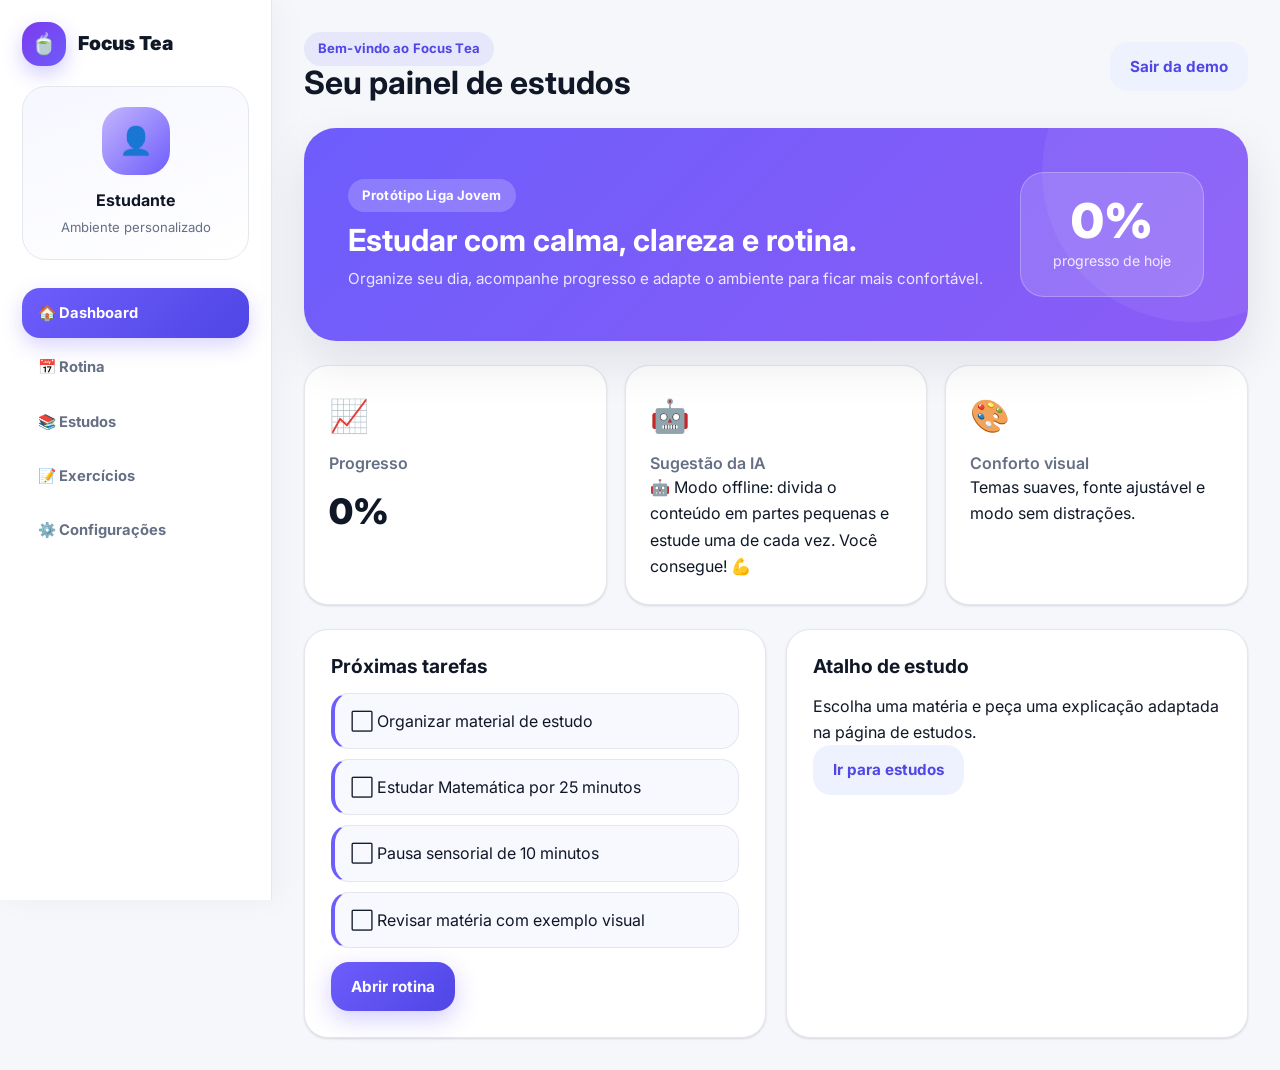
==== dashboard.html @ 09d428ab "Improve Focus Tea platform" ====
<!DOCTYPE html>
<html lang="pt-BR"><head><meta charset="UTF-8"><meta name="viewport" content="width=device-width, initial-scale=1.0"><title>Dashboard | Focus Tea</title><link rel="stylesheet" href="css/style.css"></head>
<body class="app-shell">
  <a class="skip-link" href="#conteudo">Pular para o conteúdo</a>
  <aside class="sidebar">
    <a class="brand" href="dashboard.html"><span class="logo">🍵</span><span>Focus Tea</span></a>
    <div class="user-card"><div class="avatar">👤</div><strong class="user-nome">Estudante</strong><span>Ambiente personalizado</span></div>
    <nav class="side-nav">
      <a class="active" href="dashboard.html">🏠 Dashboard</a>
      <a href="paginas/rotina.html">📅 Rotina</a>
      <a href="paginas/estudos.html">📚 Estudos</a>
      <a href="paginas/exercicios.html">📝 Exercícios</a>
      <a href="paginas/configuracoes.html">⚙️ Configurações</a>
    </nav>
  </aside>
  <main id="conteudo" class="workspace">
    <header class="workspace-header"><div><span class="eyebrow">Bem-vindo ao Focus Tea</span><h1>Seu painel de estudos</h1></div><a class="btn btn-soft" href="index.html">Sair da demo</a></header>
    <section class="dashboard-hero"><div><span class="badge">Protótipo Liga Jovem</span><h2>Estudar com calma, clareza e rotina.</h2><p>Organize seu dia, acompanhe progresso e adapte o ambiente para ficar mais confortável.</p></div><div class="hero-metric"><strong id="progressoNumero">0%</strong><span>progresso de hoje</span></div></section>
    <section class="metric-grid">
      <article class="metric-card"><span>📈</span><h3>Progresso</h3><strong id="progressoCard">0%</strong><div class="progress"><span id="barraProgresso"></span></div></article>
      <article class="metric-card"><span>🤖</span><h3>Sugestão da IA</h3><p id="sugestaoIA">Comece com uma tarefa curta e faça uma pausa depois.</p></article>
      <article class="metric-card"><span>🎨</span><h3>Conforto visual</h3><p>Temas suaves, fonte ajustável e modo sem distrações.</p></article>
    </section>
    <section class="cards-2">
      <article class="panel-card"><h2>Próximas tarefas</h2><div id="listaResumo" class="task-list"></div><a class="btn btn-primary" href="paginas/rotina.html">Abrir rotina</a></article>
      <article class="panel-card"><h2>Atalho de estudo</h2><p>Escolha uma matéria e peça uma explicação adaptada na página de estudos.</p><a class="btn btn-soft" href="paginas/estudos.html">Ir para estudos</a></article>
    </section>
  </main>
  <script src="js/app.js"></script>
</body></html>
---- css/style.css ----
/* ============================================================
   FOCUS TEA — Design System v2.0
   ============================================================ */

/* ── GOOGLE FONT ── */
@import url('https://fonts.googleapis.com/css2?family=Inter:wght@400;500;600;700;800;900&display=swap');

/* ── DESIGN TOKENS ── */
:root {
  --bg: #f5f7fb;
  --surface: #ffffff;
  --text: #101828;
  --muted: #667085;
  --line: #e4e7ec;
  --primary: #6d5dfc;
  --primary-dark: #4f46e5;
  --primary-light: #ede9fe;
  --soft: #eef2ff;
  --green: #22c55e;
  --green-soft: #dcfce7;
  --red: #ef4444;
  --red-soft: #fef2f2;
  --amber: #f59e0b;
  --amber-soft: #fffbeb;
  --shadow-sm: 0 1px 3px rgba(16,24,40,.08), 0 1px 2px rgba(16,24,40,.06);
  --shadow: 0 20px 50px rgba(16,24,40,.10);
  --shadow-lg: 0 32px 80px rgba(16,24,40,.14);
  --radius-sm: 12px;
  --radius: 18px;
  --radius-lg: 24px;
  --radius-xl: 32px;
  --font: 'Inter', 'Segoe UI', Arial, sans-serif;
  --transition: 0.22s cubic-bezier(.4,0,.2,1);
}

/* ── RESET ── */
*, *::before, *::after {
  box-sizing: border-box;
  margin: 0;
  padding: 0;
}

html { scroll-behavior: smooth; }

body {
  font-family: var(--font);
  background: var(--bg);
  color: var(--text);
  line-height: 1.65;
  transition: background var(--transition), color var(--transition);
}

a { text-decoration: none; color: inherit; }
img { max-width: 100%; }
input, select, textarea, button { font: inherit; }
textarea { min-height: 120px; resize: vertical; }

/* ── FOCUS VISIBLE (Acessibilidade) ── */
:focus-visible {
  outline: 3px solid var(--primary);
  outline-offset: 3px;
  border-radius: var(--radius-sm);
}

/* ── SKIP LINK ── */
.skip-link {
  position: absolute;
  top: -100%;
  left: 16px;
  background: var(--primary);
  color: #fff;
  padding: 12px 20px;
  border-radius: 0 0 var(--radius) var(--radius);
  font-weight: 700;
  z-index: 9999;
  transition: top 0.2s;
}
.skip-link:focus { top: 0; }

/* ── TIPOGRAFIA ── */
h1 { font-size: 3rem; line-height: 1.08; letter-spacing: 0; }
h2 { font-size: 2rem; line-height: 1.1; letter-spacing: 0; }
h3 { font-size: 1.2rem; line-height: 1.3; }

.muted { color: var(--muted); }

.eyebrow, .badge {
  display: inline-flex;
  padding: 6px 14px;
  border-radius: 999px;
  background: rgba(109,93,252,.10);
  color: var(--primary-dark);
  font-weight: 700;
  font-size: .82rem;
  letter-spacing: 0.01em;
}

/* ── BOTÕES ── */
.btn {
  display: inline-flex;
  align-items: center;
  justify-content: center;
  gap: 8px;
  padding: 12px 20px;
  border-radius: var(--radius);
  border: 0;
  cursor: pointer;
  font-weight: 700;
  font-size: .95rem;
  transition: transform var(--transition), box-shadow var(--transition), background var(--transition), opacity var(--transition);
  white-space: nowrap;
  user-select: none;
}

.btn:hover { transform: translateY(-2px); }
.btn:active { transform: translateY(0) scale(.98); }
.btn:disabled { opacity: .6; cursor: not-allowed; transform: none; }

.btn-primary {
  background: linear-gradient(135deg, var(--primary), var(--primary-dark));
  color: #fff;
  box-shadow: 0 8px 24px rgba(109,93,252,.30);
}
.btn-primary:hover { box-shadow: 0 14px 32px rgba(109,93,252,.40); }

.btn-soft { background: var(--soft); color: var(--primary-dark); }
.btn-soft:hover { background: var(--primary-light); }

.btn-ghost { background: transparent; color: var(--primary-dark); border: 1.5px solid var(--line); }
.btn-ghost:hover { background: var(--soft); border-color: var(--primary); }

.btn-light { background: #fff; color: var(--primary-dark); }
.btn-danger { background: var(--red-soft); color: var(--red); }
.btn-success { background: var(--green-soft); color: #15803d; }

.btn-icon {
  background: none;
  border: none;
  cursor: pointer;
  padding: 6px 8px;
  border-radius: var(--radius-sm);
  font-size: 1rem;
  transition: background var(--transition);
  line-height: 1;
}
.btn-icon:hover { background: var(--soft); }

.btn-large { padding: 15px 28px; font-size: 1rem; }
.full { width: 100%; }

/* ── INPUTS ── */
input[type="text"],
input[type="email"],
input[type="password"],
input[type="time"],
select,
textarea {
  width: 100%;
  border: 1.5px solid var(--line);
  border-radius: var(--radius);
  padding: 13px 16px;
  background: var(--surface);
  color: var(--text);
  transition: border-color var(--transition), box-shadow var(--transition);
}

input[type="text"]:focus,
input[type="email"]:focus,
input[type="password"]:focus,
input[type="time"]:focus,
select:focus,
textarea:focus {
  outline: none;
  border-color: var(--primary);
  box-shadow: 0 0 0 4px rgba(109,93,252,.12);
}

input::placeholder { color: var(--muted); }

/* ── BRAND ── */
.brand {
  display: flex;
  align-items: center;
  gap: 12px;
  font-weight: 900;
  font-size: 1.2rem;
}
.brand.center { justify-content: center; }

.logo {
  display: grid;
  place-items: center;
  width: 44px;
  height: 44px;
  border-radius: var(--radius);
  background: linear-gradient(135deg, #7c3aed, #6d5dfc);
  box-shadow: 0 8px 20px rgba(109,93,252,.30);
  font-size: 1.3rem;
  flex-shrink: 0;
}

/* ── TOPBAR ── */
.topbar {
  position: sticky;
  top: 0;
  z-index: 200;
  display: flex;
  align-items: center;
  justify-content: space-between;
  padding: 16px 6%;
  backdrop-filter: blur(20px);
  -webkit-backdrop-filter: blur(20px);
  background: rgba(255,255,255,.85);
  border-bottom: 1px solid rgba(228,231,236,.7);
}

.nav-links {
  display: flex;
  align-items: center;
  gap: 24px;
  font-weight: 700;
}

.nav-links a { 
  color: var(--muted); 
  transition: color var(--transition);
  font-size: .92rem;
}
.nav-links a:hover { color: var(--primary-dark); }

/* Hamburguer */
.hamburguer {
  display: none;
  flex-direction: column;
  gap: 5px;
  cursor: pointer;
  padding: 8px;
  border: none;
  background: none;
  border-radius: var(--radius-sm);
}
.hamburguer span {
  display: block;
  width: 24px;
  height: 2px;
  background: var(--text);
  border-radius: 2px;
  transition: transform var(--transition), opacity var(--transition);
}

/* ── HERO LANDING ── */
.hero {
  display: grid;
  grid-template-columns: 1.1fr .9fr;
  gap: 60px;
  align-items: center;
  min-height: 720px;
  padding: 80px 6%;
  background:
    radial-gradient(circle at 85% 10%, #ded8ff 0, transparent 30%),
    radial-gradient(circle at 5% 90%, #e0f2fe 0, transparent 25%),
    linear-gradient(180deg, #fff 0, #f3f7ff 100%);
}

.hero h1 {
  font-size: 4.8rem;
  line-height: 0.97;
  letter-spacing: 0;
  margin: 20px 0;
}

.hero p {
  font-size: 1.12rem;
  color: var(--muted);
  max-width: 500px;
  line-height: 1.75;
}

.hero-actions, .trust-row {
  display: flex;
  flex-wrap: wrap;
  gap: 12px;
  margin-top: 24px;
}

.trust-row span {
  color: #475467;
  font-weight: 700;
  font-size: .87rem;
}

.hero-panel { position: relative; }

.mock-window {
  background: rgba(255,255,255,.92);
  border: 1px solid rgba(255,255,255,.9);
  border-radius: var(--radius-xl);
  padding: 28px;
  box-shadow: var(--shadow-lg);
  backdrop-filter: blur(20px);
  transform: rotate(1.5deg);
  animation: float 5s ease-in-out infinite;
}

@keyframes float {
  0%, 100% { transform: rotate(1.5deg) translateY(0); }
  50% { transform: rotate(1.5deg) translateY(-10px); }
}

.window-dots {
  display: flex;
  gap: 8px;
  margin-bottom: 22px;
}
.window-dots span {
  width: 12px;
  height: 12px;
  border-radius: 50%;
}
.window-dots span:nth-child(1) { background: #f87171; }
.window-dots span:nth-child(2) { background: #fbbf24; }
.window-dots span:nth-child(3) { background: #34d399; }

.mock-card {
  border-radius: var(--radius-lg);
  padding: 24px;
  color: #fff;
}
.mock-card.purple { background: linear-gradient(135deg, #6d5dfc, #9333ea); }
.mock-card small, .mock-card strong { display: block; }
.mock-card strong { font-size: 1.5rem; margin-top: 6px; }

.mini-progress, .progress {
  height: 10px;
  border-radius: 999px;
  background: rgba(255,255,255,.25);
  overflow: hidden;
}
.mini-progress { margin-top: 18px; }
.mini-progress span, .progress span {
  display: block;
  height: 100%;
  border-radius: inherit;
  background: var(--green);
  transition: width 0.6s ease;
}

.mock-grid {
  display: grid;
  grid-template-columns: repeat(3, 1fr);
  gap: 10px;
  margin: 12px 0;
}
.mock-grid div, .ai-bubble {
  background: #fff;
  border: 1px solid var(--line);
  border-radius: var(--radius);
  padding: 16px;
}
.mock-grid strong, .mock-grid span { display: block; }
.mock-grid span { color: var(--muted); font-size: .82rem; margin-top: 2px; }

.ai-bubble {
  border-style: dashed;
  border-color: var(--primary);
  color: #344054;
  font-size: .88rem;
  line-height: 1.5;
}

/* ── SECTIONS ── */
.section { padding: 80px 6%; }
.section-title { text-align: center; margin-bottom: 40px; }
.section-title h2 { margin: 12px 0; }

.stats-strip {
  display: grid;
  grid-template-columns: repeat(4, 1fr);
  gap: 16px;
  padding: 40px 6%;
  background: var(--surface);
  border-top: 1px solid var(--line);
  border-bottom: 1px solid var(--line);
}

.stats-strip div {
  text-align: center;
  padding: 20px;
  border-radius: var(--radius-lg);
  transition: transform var(--transition);
}
.stats-strip div:hover { transform: translateY(-3px); }
.stats-strip strong { display: block; font-size: 2.2rem; color: var(--primary-dark); margin-bottom: 4px; }

.split-section {
  display: grid;
  grid-template-columns: 1fr 1fr;
  gap: 60px;
  align-items: center;
}
.split-section h2 { margin: 14px 0; }

.feature-stack { display: grid; gap: 14px; }

.feature-card, .big-card {
  background: var(--surface);
  border: 1px solid var(--line);
  border-radius: var(--radius-lg);
  box-shadow: var(--shadow-sm);
  padding: 28px;
  transition: transform var(--transition), box-shadow var(--transition);
}
.feature-card:hover, .big-card:hover {
  transform: translateY(-5px);
  box-shadow: var(--shadow);
}
.feature-card span, .big-card span { font-size: 2rem; display: block; margin-bottom: 12px; }
.feature-card h3, .big-card h3 { margin-bottom: 8px; }

.cards-3 {
  display: grid;
  grid-template-columns: repeat(3, 1fr);
  gap: 20px;
  margin-top: 28px;
}

.cta-section {
  display: flex;
  align-items: center;
  justify-content: space-between;
  gap: 30px;
  margin: 0 6% 80px;
  padding: 54px;
  border-radius: var(--radius-xl);
  background: linear-gradient(135deg, #6d5dfc, #8b5cf6);
  color: #fff;
  box-shadow: var(--shadow-lg);
}
.cta-section p { color: rgba(255,255,255,.85); margin-top: 12px; }
.cta-section .eyebrow { background: rgba(255,255,255,.2); color: #fff; }
.cta-section h2 { margin: 12px 0 0; }

.footer {
  text-align: center;
  padding: 36px;
  color: var(--muted);
  border-top: 1px solid var(--line);
  font-size: .88rem;
}

/* ── AUTH ── */
.auth-page {
  min-height: 100vh;
  display: grid;
  place-items: center;
  background:
    radial-gradient(circle at top left, #ddd6fe, transparent 40%),
    radial-gradient(circle at bottom right, #e0f2fe, transparent 40%),
    #f7f8ff;
  padding: 20px;
}

.auth-card {
  width: min(460px, 100%);
  background: #fff;
  border: 1px solid var(--line);
  border-radius: var(--radius-xl);
  padding: 40px;
  box-shadow: var(--shadow);
  animation: slideUp 0.4s ease;
}

@keyframes slideUp {
  from { opacity: 0; transform: translateY(24px); }
  to { opacity: 1; transform: translateY(0); }
}

.auth-card h1 { text-align: center; margin: 20px 0 4px; font-size: 1.8rem; }
.auth-card > p { text-align: center; color: var(--muted); margin-bottom: 28px; }
.auth-card form { display: grid; gap: 16px; }
.auth-card label { display: grid; gap: 8px; font-weight: 700; font-size: .9rem; }

.auth-error {
  padding: 12px 16px;
  background: var(--red-soft);
  border: 1px solid #fca5a5;
  border-radius: var(--radius);
  color: var(--red);
  font-size: .88rem;
  display: none;
}
.auth-error.show { display: block; }

/* ── APP SHELL ── */
.app-shell {
  display: grid;
  grid-template-columns: 272px 1fr;
  min-height: 100vh;
}

.sidebar {
  position: sticky;
  top: 0;
  height: 100vh;
  overflow-y: auto;
  background: rgba(255,255,255,.97);
  border-right: 1px solid var(--line);
  padding: 22px;
  box-shadow: 6px 0 30px rgba(16,24,40,.04);
  display: flex;
  flex-direction: column;
}

.user-card {
  margin: 20px 0;
  padding: 20px;
  text-align: center;
  border-radius: var(--radius-lg);
  background: linear-gradient(160deg, #f6f7ff, #fff);
  border: 1px solid var(--line);
}

.avatar {
  width: 68px;
  height: 68px;
  margin: 0 auto 12px;
  display: grid;
  place-items: center;
  border-radius: var(--radius-lg);
  background: linear-gradient(135deg, #c4b5fd, #6d5dfc);
  font-size: 1.7rem;
}

.user-card strong { display: block; font-size: 1rem; }
.user-card span { display: block; color: var(--muted); font-size: .82rem; margin-top: 4px; }

.side-nav { display: grid; gap: 4px; margin-top: 8px; }

.side-nav a {
  display: flex;
  align-items: center;
  gap: 10px;
  padding: 13px 16px;
  border-radius: var(--radius);
  font-weight: 700;
  color: var(--muted);
  font-size: .92rem;
  transition: background var(--transition), color var(--transition), box-shadow var(--transition);
}
.side-nav a:hover { color: var(--primary-dark); background: var(--soft); }
.side-nav a.active {
  background: linear-gradient(135deg, var(--primary), var(--primary-dark));
  color: #fff;
  box-shadow: 0 8px 20px rgba(109,93,252,.25);
}

.sidebar-footer {
  margin-top: auto;
  padding-top: 16px;
  border-top: 1px solid var(--line);
}

.workspace {
  padding: 32px;
  max-width: 1100px;
  width: 100%;
}

.workspace-header {
  display: flex;
  justify-content: space-between;
  align-items: center;
  gap: 20px;
  margin-bottom: 28px;
  flex-wrap: wrap;
}
.workspace-header h1 { font-size: 2rem; letter-spacing: 0; }

/* ── DASHBOARD ── */
.dashboard-hero {
  display: flex;
  align-items: center;
  justify-content: space-between;
  gap: 30px;
  padding: 44px;
  border-radius: var(--radius-xl);
  background: linear-gradient(135deg, #6d5dfc, #8b5cf6);
  color: #fff;
  box-shadow: var(--shadow);
  margin-bottom: 24px;
  overflow: hidden;
  position: relative;
}

.dashboard-hero::before {
  content: '';
  position: absolute;
  top: -50%;
  right: -10%;
  width: 300px;
  height: 300px;
  background: rgba(255,255,255,.06);
  border-radius: 50%;
}

.dashboard-hero h2 { font-size: 1.9rem; line-height: 1.1; margin: 12px 0 8px; }
.dashboard-hero p { color: rgba(255,255,255,.85); font-size: .95rem; }
.dashboard-hero .badge { background: rgba(255,255,255,.2); color: #fff; }

#dataHoraAtual {
  font-size: .82rem;
  opacity: .75;
  margin-top: 6px;
}

.hero-metric {
  background: rgba(255,255,255,.15);
  border: 1px solid rgba(255,255,255,.25);
  padding: 24px 32px;
  border-radius: var(--radius-lg);
  text-align: center;
  min-width: 160px;
  flex-shrink: 0;
}
.hero-metric strong {
  display: block;
  font-size: 3rem;
  line-height: 1;
  font-weight: 900;
}
.hero-metric span { font-size: .88rem; opacity: .85; margin-top: 4px; display: block; }

.metric-grid {
  display: grid;
  grid-template-columns: repeat(3, 1fr);
  gap: 18px;
  margin-bottom: 24px;
}

.metric-card {
  background: var(--surface);
  border: 1px solid var(--line);
  border-radius: var(--radius-lg);
  box-shadow: var(--shadow-sm);
  padding: 24px;
  transition: transform var(--transition), box-shadow var(--transition);
}
.metric-card:hover { transform: translateY(-4px); box-shadow: var(--shadow); }
.metric-card > span { font-size: 2rem; display: block; margin-bottom: 10px; }
.metric-card h3 { font-size: 1rem; color: var(--muted); font-weight: 600; }
.metric-card strong { display: block; font-size: 2.2rem; margin: 8px 0; font-weight: 900; }

.cards-2 { display: grid; grid-template-columns: 1fr 1fr; gap: 20px; }

.panel-card {
  background: var(--surface);
  border: 1px solid var(--line);
  border-radius: var(--radius-lg);
  box-shadow: var(--shadow-sm);
  padding: 26px;
}
.panel-card h2 { margin-bottom: 16px; font-size: 1.2rem; }

/* ── TASK LIST ── */
.task-list { display: grid; gap: 10px; margin: 14px 0; }

.task {
  display: flex;
  align-items: center;
  justify-content: space-between;
  gap: 12px;
  padding: 14px 16px;
  border-radius: var(--radius);
  background: #f8f9ff;
  border: 1px solid var(--line);
  border-left: 4px solid var(--primary);
  transition: opacity var(--transition), background var(--transition);
  animation: taskIn 0.25s ease;
}

@keyframes taskIn {
  from { opacity: 0; transform: translateX(-10px); }
  to { opacity: 1; transform: translateX(0); }
}

.task.done {
  opacity: .55;
}
.task.done .task-text {
  text-decoration: line-through;
  color: var(--muted);
}
.task.done { border-left-color: var(--green); }
.task.cat-pausa { border-left-color: var(--amber); }
.task.cat-lazer { border-left-color: var(--green); }
.task.cat-saude { border-left-color: #ec4899; }
.task.cat-outro { border-left-color: var(--muted); }

.task label {
  display: flex;
  align-items: center;
  gap: 10px;
  font-weight: 600;
  cursor: pointer;
  flex: 1;
  min-width: 0;
}

.task-text { font-size: .92rem; word-break: break-word; }

.task input[type="checkbox"] {
  width: 18px;
  height: 18px;
  flex-shrink: 0;
  accent-color: var(--primary);
  cursor: pointer;
}

.task-meta {
  display: flex;
  align-items: center;
  gap: 8px;
  flex-shrink: 0;
}

.task-time {
  font-size: .78rem;
  color: var(--muted);
  background: var(--soft);
  padding: 3px 10px;
  border-radius: 999px;
  white-space: nowrap;
}

.task-cat-badge {
  font-size: .88rem;
}

.inline-form {
  display: flex;
  gap: 10px;
  flex-wrap: wrap;
  align-items: flex-end;
}
.inline-form .form-group {
  display: flex;
  flex-direction: column;
  gap: 6px;
}
.inline-form .form-group label {
  font-size: .8rem;
  font-weight: 700;
  color: var(--muted);
}
.inline-form input[type="text"] { flex: 1; min-width: 200px; }
.inline-form input[type="time"] { width: 120px; }
.inline-form select { width: 140px; }

/* ── AI STYLES ── */
.ai-answer, .study-content {
  margin-top: 14px;
  padding: 18px;
  border-radius: var(--radius);
  background: #f8f9ff;
  border: 1px dashed #a78bfa;
  animation: fadeIn 0.3s ease;
  font-size: .92rem;
  line-height: 1.75;
}

.ai-content {
  background: linear-gradient(135deg, #f5f3ff, #ede9fe);
  border-radius: var(--radius);
  padding: 20px;
  margin-bottom: 14px;
  border: 1px solid #c4b5fd;
  animation: fadeIn 0.3s ease;
}

.ai-header {
  display: flex;
  align-items: center;
  gap: 10px;
  margin-bottom: 12px;
  font-weight: 700;
  font-size: .95rem;
}

.badge-ai {
  font-size: .72rem;
  padding: 3px 10px;
  background: var(--primary);
  color: #fff;
  border-radius: 999px;
  letter-spacing: 0.02em;
}

.ai-text {
  font-size: .93rem;
  line-height: 1.75;
  color: #2d1f7a;
}

/* Chat */
.chat-area {
  display: flex;
  flex-direction: column;
  gap: 12px;
  padding: 16px;
  background: #f8f9ff;
  border-radius: var(--radius);
  min-height: 200px;
  max-height: 360px;
  overflow-y: auto;
  margin-bottom: 14px;
  border: 1px solid var(--line);
  scroll-behavior: smooth;
}

.chat-msg {
  display: flex;
  align-items: flex-start;
  gap: 10px;
  animation: fadeIn 0.25s ease;
}
.chat-msg.user { flex-direction: row-reverse; }

.chat-avatar { font-size: 1.4rem; flex-shrink: 0; margin-top: 2px; }

.chat-bubble {
  padding: 12px 16px;
  border-radius: var(--radius);
  font-size: .9rem;
  max-width: 80%;
  line-height: 1.65;
}

.chat-msg.assistant .chat-bubble {
  background: #fff;
  border: 1px solid var(--line);
  border-radius: 4px var(--radius) var(--radius) var(--radius);
  color: var(--text);
}
.chat-msg.user .chat-bubble {
  background: linear-gradient(135deg, var(--primary), var(--primary-dark));
  color: #fff;
  border-radius: var(--radius) 4px var(--radius) var(--radius);
}

.chat-input-row {
  display: flex;
  gap: 10px;
  align-items: flex-end;
}
.chat-input-row textarea {
  flex: 1;
  min-height: 60px;
  max-height: 120px;
}

.loading-ai {
  display: flex;
  align-items: center;
  gap: 10px;
  padding: 16px;
  color: var(--muted);
  font-style: italic;
  font-size: .88rem;
}

.loading-typing {
  display: inline-flex;
  align-items: center;
  gap: 4px;
  padding: 10px 16px;
  background: #fff;
  border-radius: 4px var(--radius) var(--radius) var(--radius);
  border: 1px solid var(--line);
}
.loading-typing span {
  width: 6px;
  height: 6px;
  background: var(--primary);
  border-radius: 50%;
  animation: typingDot 1.2s ease infinite;
}
.loading-typing span:nth-child(2) { animation-delay: .2s; }
.loading-typing span:nth-child(3) { animation-delay: .4s; }

@keyframes typingDot {
  0%, 60%, 100% { transform: translateY(0); opacity: .4; }
  30% { transform: translateY(-4px); opacity: 1; }
}

/* ── QUIZ ── */
.quiz-selector {
  margin-bottom: 24px;
  display: flex;
  align-items: center;
  gap: 14px;
  flex-wrap: wrap;
}
.quiz-selector label { font-weight: 700; font-size: .9rem; }
.quiz-selector select { width: auto; flex-shrink: 0; }

.quiz-header { margin-bottom: 24px; }

.quiz-progress-text {
  font-weight: 700;
  font-size: .88rem;
  color: var(--muted);
}

.quiz-progress-bar {
  height: 8px;
  border-radius: 999px;
  background: var(--line);
  overflow: hidden;
  margin: 10px 0;
}
.quiz-progress-bar span {
  display: block;
  height: 100%;
  background: linear-gradient(90deg, var(--primary), var(--primary-dark));
  border-radius: inherit;
  transition: width 0.5s ease;
}

.quiz-score { font-weight: 700; color: var(--green); font-size: .88rem; }

.quiz-card {
  background: var(--surface);
  border: 1px solid var(--line);
  border-radius: var(--radius-lg);
  padding: 28px;
  box-shadow: var(--shadow-sm);
  animation: fadeIn 0.3s ease;
}

.quiz-card h3 { font-size: 1.2rem; margin-bottom: 22px; line-height: 1.5; }

.quiz-opcoes { display: grid; gap: 10px; margin-bottom: 20px; }

.quiz-opcao {
  display: flex;
  align-items: center;
  gap: 12px;
  padding: 14px 18px;
  border: 2px solid var(--line);
  border-radius: var(--radius);
  cursor: pointer;
  font-weight: 600;
  transition: border-color var(--transition), background var(--transition), transform var(--transition);
  font-size: .92rem;
}
.quiz-opcao:hover { border-color: var(--primary); background: var(--soft); transform: translateX(4px); }
.quiz-opcao input[type="radio"] { width: 18px; height: 18px; flex-shrink: 0; accent-color: var(--primary); }
.quiz-opcao.correta { border-color: var(--green); background: var(--green-soft); }
.quiz-opcao.errada { border-color: var(--red); background: var(--red-soft); }

.feedback-area { margin-top: 16px; }

.feedback-msg {
  padding: 16px;
  border-radius: var(--radius);
  font-weight: 600;
  animation: slideUp 0.3s ease;
}
.feedback-msg.success { background: var(--green-soft); color: #15803d; border: 1px solid #86efac; }
.feedback-msg.error { background: var(--red-soft); color: #b91c1c; border: 1px solid #fca5a5; }
.feedback-msg p { margin-top: 8px; font-weight: 400; font-size: .9rem; line-height: 1.6; }

.resultado-card {
  text-align: center;
  padding: 48px 32px;
  background: var(--surface);
  border-radius: var(--radius-xl);
  border: 1px solid var(--line);
  box-shadow: var(--shadow);
  animation: slideUp 0.4s ease;
}
.resultado-emoji { font-size: 4.5rem; margin-bottom: 16px; }
.resultado-score { font-size: 4rem; font-weight: 900; color: var(--primary-dark); line-height: 1; }
.resultado-pct { font-size: 1.5rem; color: var(--muted); margin: 8px 0 16px; }
.resultado-actions { display: flex; gap: 14px; justify-content: center; margin-top: 24px; flex-wrap: wrap; }

/* ── POMODORO TIMER ── */
.timer-wrapper {
  background: var(--surface);
  border: 1px solid var(--line);
  border-radius: var(--radius-lg);
  padding: 28px;
  box-shadow: var(--shadow-sm);
}

.timer-container {
  display: flex;
  flex-direction: column;
  align-items: center;
  gap: 20px;
}

.timer-mode-label {
  font-size: .88rem;
  font-weight: 700;
  color: var(--muted);
  text-transform: uppercase;
  letter-spacing: 0.08em;
}

.timer-circle-wrapper {
  position: relative;
  width: 180px;
  height: 180px;
}

.timer-svg {
  width: 100%;
  height: 100%;
  transform: rotate(-90deg);
}

.timer-svg circle { fill: none; stroke-width: 10; stroke-linecap: round; }
.timer-track { stroke: var(--line); }
.timer-progress-circle {
  stroke: url(#timerGradient);
  stroke-dasharray: 408.4; /* 2π × 65 */
  stroke-dashoffset: 0;
  transition: stroke-dashoffset 1s linear;
}

.timer-display-center {
  position: absolute;
  inset: 0;
  display: flex;
  flex-direction: column;
  align-items: center;
  justify-content: center;
}

#timerDisplay {
  font-size: 2.4rem;
  font-weight: 900;
  letter-spacing: 0;
}

#timerModoLabel {
  font-size: .78rem;
  color: var(--muted);
  font-weight: 600;
  margin-top: 2px;
}

.timer-controls { display: flex; gap: 10px; flex-wrap: wrap; justify-content: center; }
.timer-presets { display: flex; gap: 8px; flex-wrap: wrap; justify-content: center; margin-top: 4px; }
.timer-presets button { padding: 7px 14px; border-radius: 999px; font-size: .82rem; }

/* -- ROTINA AVANCADA -- */
.grow { flex: 1; min-width: 240px; }
.routine-grid, .study-grid { margin-top: 20px; align-items: start; }

.timeline {
  position: relative;
  display: grid;
  gap: 14px;
  padding: 4px 0 4px 10px;
}

.timeline::before {
  content: '';
  position: absolute;
  left: 18px;
  top: 8px;
  bottom: 8px;
  width: 2px;
  background: var(--line);
}

.timeline-item {
  position: relative;
  display: grid;
  grid-template-columns: 24px 1fr;
  gap: 12px;
  align-items: start;
}

.timeline-dot {
  position: relative;
  z-index: 1;
  width: 18px;
  height: 18px;
  margin-top: 4px;
  border-radius: 50%;
  background: var(--surface);
  border: 4px solid var(--primary);
  box-shadow: 0 0 0 4px var(--soft);
}

.timeline-item.done .timeline-dot { border-color: var(--green); }
.timeline-item strong { font-size: .86rem; color: var(--primary-dark); }
.timeline-item p { color: var(--muted); line-height: 1.45; }

.ai-status {
  margin-top: 8px;
  color: var(--muted);
  font-size: .88rem;
  font-weight: 700;
}
.ai-status.success { color: #15803d; }
.ai-status.warning { color: #b45309; }

/* ── SETTINGS ── */
.settings-grid { display: grid; grid-template-columns: 1fr 1fr; gap: 20px; align-items: start; }

.panel-card label {
  display: grid;
  gap: 8px;
  font-weight: 700;
  margin-bottom: 14px;
  font-size: .9rem;
}

.check {
  display: flex !important;
  flex-direction: row !important;
  align-items: center !important;
  gap: 12px !important;
  cursor: pointer;
  margin-bottom: 12px !important;
  font-weight: 600 !important;
  padding: 12px;
  border-radius: var(--radius);
  transition: background var(--transition);
}
.check:hover { background: var(--soft); }
.check input[type="checkbox"] { width: 18px !important; height: 18px !important; accent-color: var(--primary); flex-shrink: 0; }

.theme-previews {
  display: grid;
  grid-template-columns: repeat(3, 1fr);
  gap: 8px;
  margin-top: 10px;
}

.theme-dot {
  width: 100%;
  aspect-ratio: 1;
  border-radius: var(--radius-sm);
  cursor: pointer;
  border: 2px solid transparent;
  transition: transform var(--transition), border-color var(--transition);
  font-size: 1.2rem;
  display: grid;
  place-items: center;
}
.theme-dot:hover { transform: scale(1.1); border-color: var(--primary); }

/* ── TOAST ── */
.toast-container {
  position: fixed;
  bottom: 24px;
  right: 24px;
  display: flex;
  flex-direction: column;
  gap: 10px;
  z-index: 9999;
  max-width: 340px;
}

.toast {
  padding: 14px 20px;
  border-radius: var(--radius);
  font-weight: 600;
  font-size: .88rem;
  background: #fff;
  border: 1px solid var(--line);
  box-shadow: var(--shadow);
  opacity: 0;
  transform: translateX(30px);
  transition: opacity 0.28s, transform 0.28s;
  display: flex;
  align-items: center;
  gap: 8px;
}
.toast.show { opacity: 1; transform: translateX(0); }
.toast-success { border-left: 4px solid var(--green); }
.toast-warning { border-left: 4px solid var(--amber); }
.toast-info { border-left: 4px solid var(--primary); }
.toast-error { border-left: 4px solid var(--red); }

/* ── SPINNER ── */
.spinner, .spinner-small {
  border-radius: 50%;
  animation: spin 0.7s linear infinite;
  display: inline-block;
  flex-shrink: 0;
}
.spinner { width: 28px; height: 28px; border: 3px solid var(--line); border-top-color: var(--primary); }
.spinner-small { width: 16px; height: 16px; border: 2px solid var(--line); border-top-color: var(--primary); }

@keyframes spin { to { transform: rotate(360deg); } }

/* ── ANIMATIONS ── */
@keyframes fadeIn {
  from { opacity: 0; transform: translateY(8px); }
  to { opacity: 1; transform: translateY(0); }
}

.fade-in { animation: fadeIn 0.35s ease; }

/* ── TEMAS SENSORIAIS ── */
body.theme-calmo {
  --bg: #eef8ff;
  --surface: #ffffff;
  --text: #12324a;
  --muted: #4a7c9e;
  --line: #bae6fd;
  --soft: #e0f2fe;
  --primary: #38bdf8;
  --primary-dark: #0284c7;
  --primary-light: #e0f2fe;
}

body.theme-foco {
  --bg: #f0fdf4;
  --surface: #ffffff;
  --text: #14351e;
  --muted: #3d7a51;
  --line: #bbf7d0;
  --soft: #dcfce7;
  --primary: #22c55e;
  --primary-dark: #15803d;
  --primary-light: #dcfce7;
}

body.theme-escuro {
  --bg: #0f172a;
  --surface: #1e293b;
  --text: #f1f5f9;
  --muted: #94a3b8;
  --line: #334155;
  --soft: #1e293b;
  --primary: #818cf8;
  --primary-dark: #6366f1;
  --primary-light: #1e293b;
}

body.theme-alto {
  --bg: #000000;
  --surface: #0a0a0a;
  --text: #ffff00;
  --muted: #ffffff;
  --line: #ffff00;
  --soft: #111111;
  --primary: #ffff00;
  --primary-dark: #ffdd00;
  --primary-light: #111111;
}
body.theme-alto .btn-primary { color: #000; }
body.theme-alto .side-nav a.active,
body.theme-alto .side-nav a:hover { color: #000; }

body.theme-lavanda {
  --bg: #faf5ff;
  --surface: #ffffff;
  --text: #2e1065;
  --muted: #7c3aed;
  --line: #e9d5ff;
  --soft: #f3e8ff;
  --primary: #9333ea;
  --primary-dark: #7c3aed;
  --primary-light: #f3e8ff;
}

/* Font sizes */
body.font-grande { font-size: 18px; }
body.font-muito { font-size: 21px; }

/* Distraction free */
body.sem-distracoes .hero-panel,
body.sem-distracoes .stats-strip,
body.sem-distracoes .trust-row,
body.sem-distracoes .footer { display: none; }

/* Reduce motion */
@media (prefers-reduced-motion: reduce) {
  *, *::before, *::after { transition-duration: .01ms !important; animation-duration: .01ms !important; }
}
body.reducao *,
body.reducao *::before,
body.reducao *::after {
  transition: none !important;
  animation: none !important;
}

/* Extra spacing */
body.espacamento-extra { line-height: 2.1; letter-spacing: 0.03em; word-spacing: 0.05em; }

/* ── RESPONSIVE ── */
@media (max-width: 980px) {
  .hamburguer { display: flex; }

  .nav-links {
    display: none;
    position: absolute;
    top: 100%;
    left: 0;
    right: 0;
    background: rgba(255,255,255,.98);
    border-bottom: 1px solid var(--line);
    padding: 20px 6%;
    flex-direction: column;
    align-items: flex-start;
    gap: 16px;
    backdrop-filter: blur(20px);
    box-shadow: 0 10px 30px rgba(16,24,40,.08);
  }
  .nav-links.open { display: flex; }

  .hero { grid-template-columns: 1fr; min-height: auto; }
  .split-section { grid-template-columns: 1fr; }
  .cards-3 { grid-template-columns: 1fr; }
  .metric-grid { grid-template-columns: 1fr; }
  .cards-2 { grid-template-columns: 1fr; }
  .settings-grid { grid-template-columns: 1fr; }
  .stats-strip { grid-template-columns: 1fr 1fr; }
  .app-shell { grid-template-columns: 1fr; }

  .sidebar {
    position: relative;
    height: auto;
    border-right: none;
    border-bottom: 1px solid var(--line);
  }

  .workspace-header { flex-direction: column; align-items: flex-start; }
  .dashboard-hero { flex-direction: column; }
  .cta-section { flex-direction: column; align-items: flex-start; }
}

@media (max-width: 560px) {
  .section, .hero, .workspace { padding: 20px 16px; }
  .stats-strip { grid-template-columns: 1fr; }
  .inline-form { flex-direction: column; }
  h1 { font-size: 2.25rem; }
  h2 { font-size: 1.45rem; }
  .hero h1 { font-size: 2.4rem; }
  .cta-section { margin: 0 16px 40px; padding: 28px 20px; }
  .auth-card { padding: 28px 20px; }
  .quiz-selector { flex-direction: column; align-items: flex-start; }
}
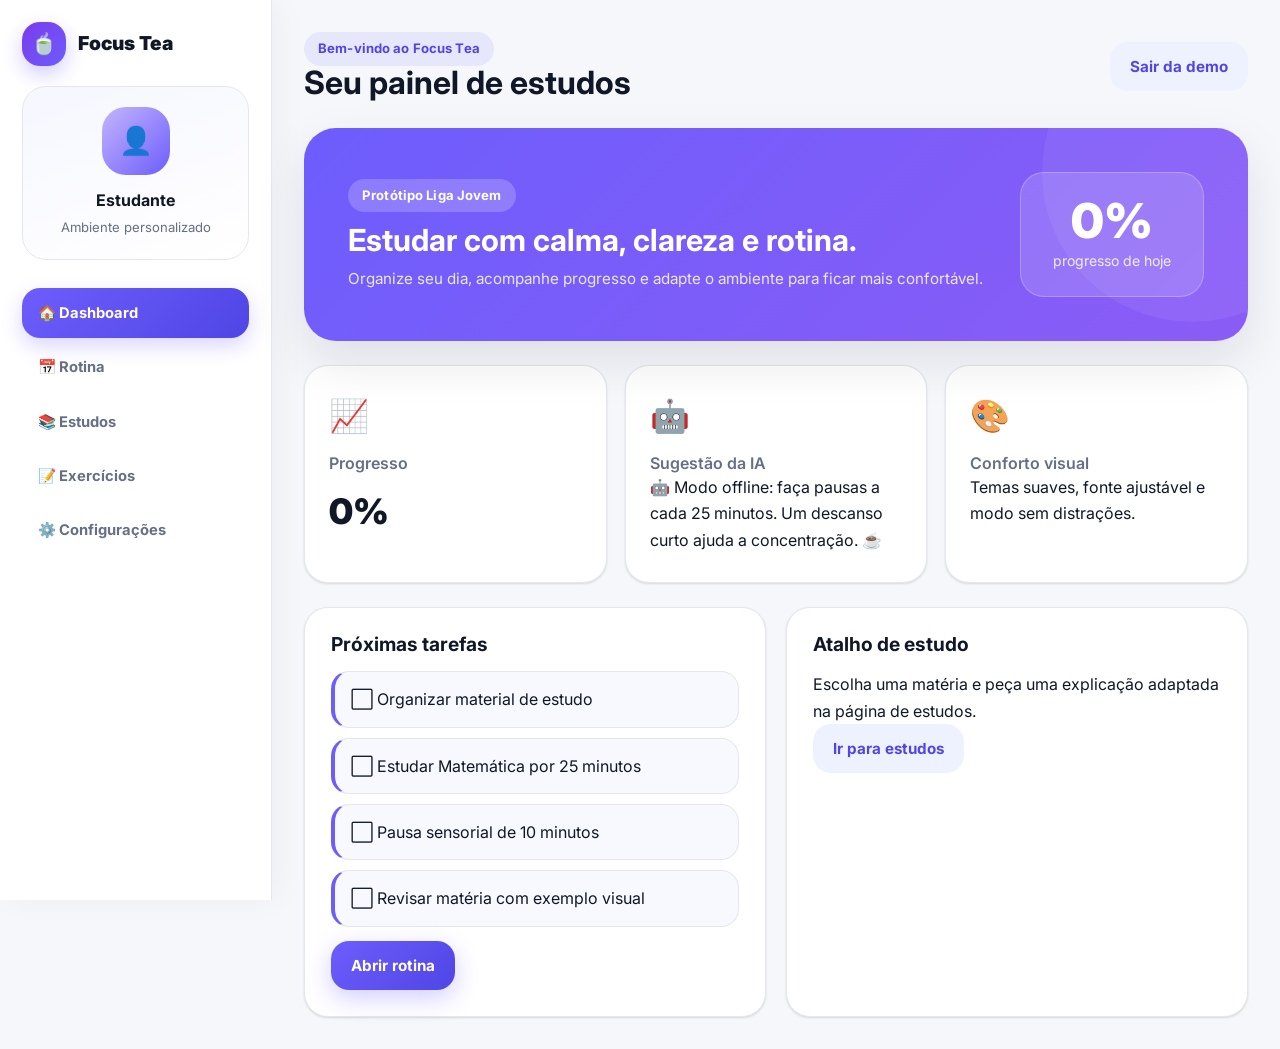
==== commit 49a31e5f: "Fix Gemini AI configuration" ====
--- a/dashboard.html
+++ b/dashboard.html
@@ -26,5 +26,6 @@
       <article class="panel-card"><h2>Atalho de estudo</h2><p>Escolha uma matéria e peça uma explicação adaptada na página de estudos.</p><a class="btn btn-soft" href="paginas/estudos.html">Ir para estudos</a></article>
     </section>
   </main>
+  <script src="js/env.local.js"></script>
   <script src="js/app.js"></script>
 </body></html>
